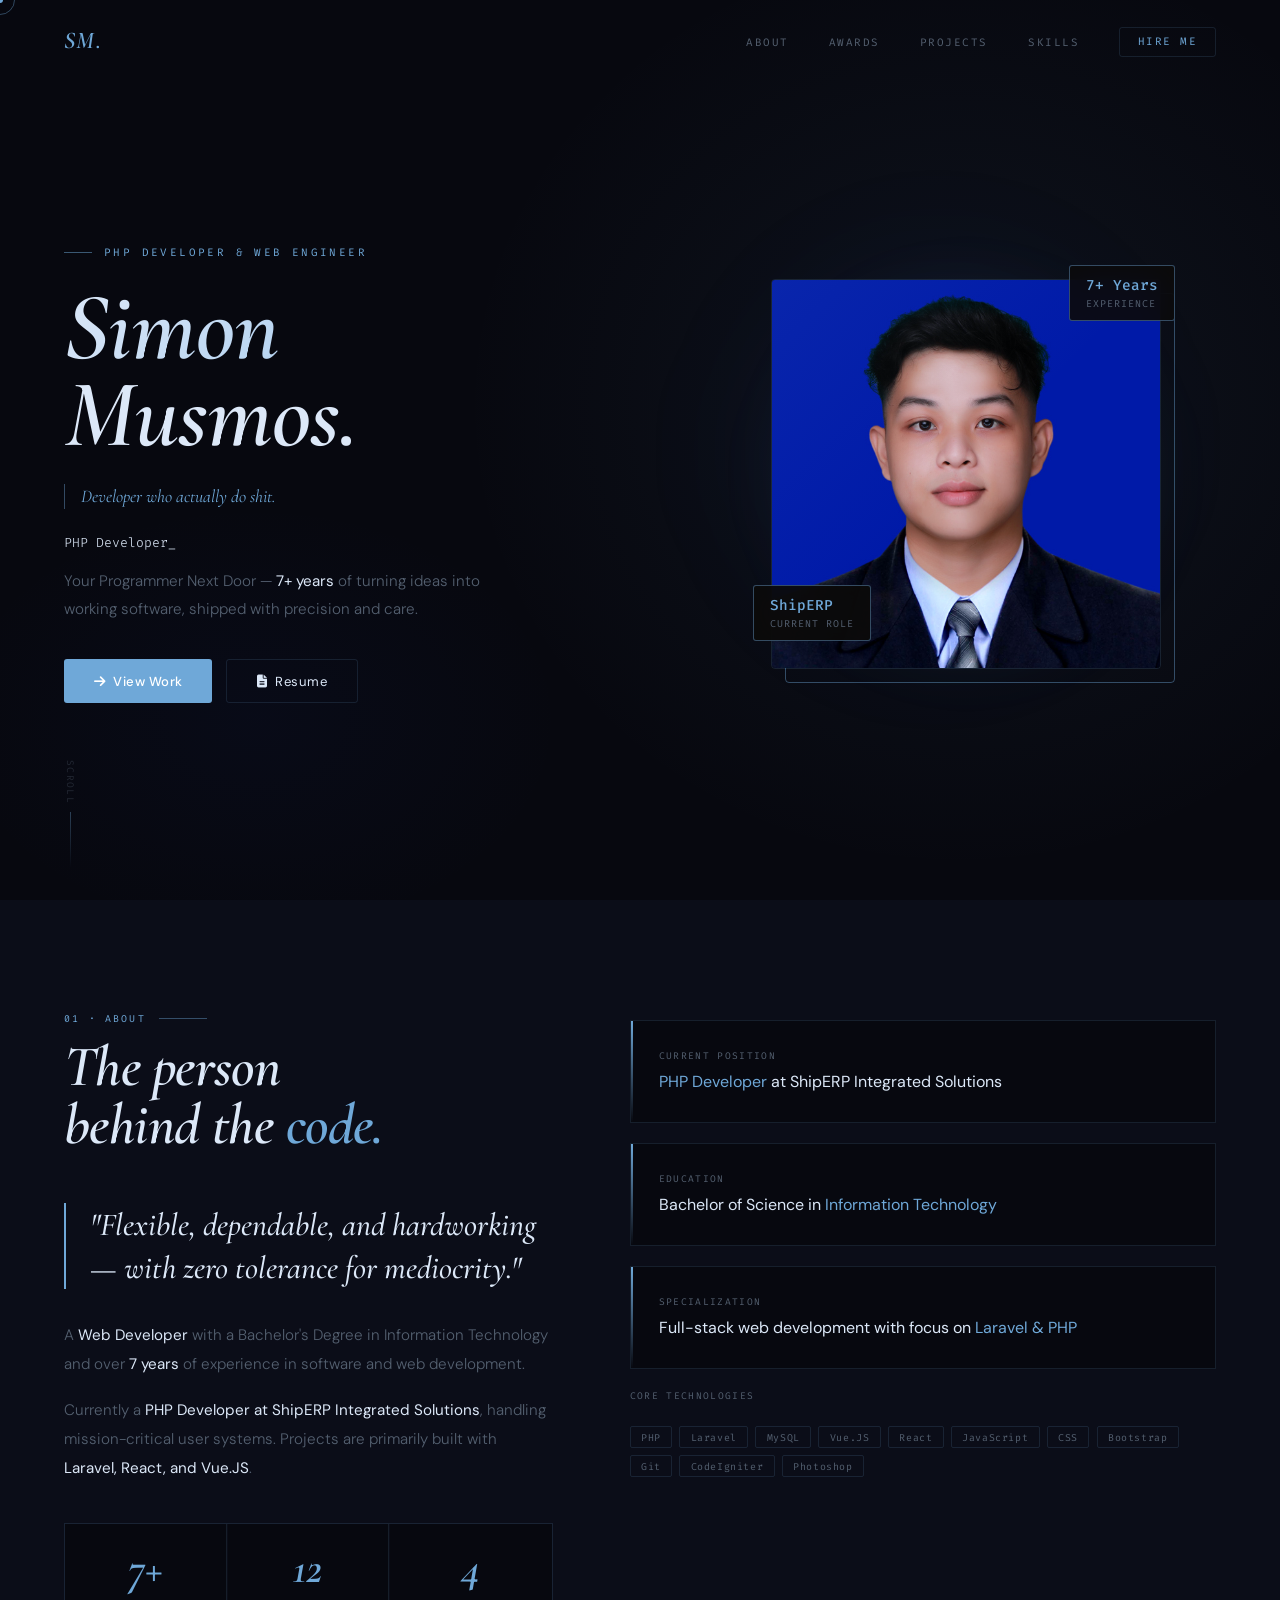
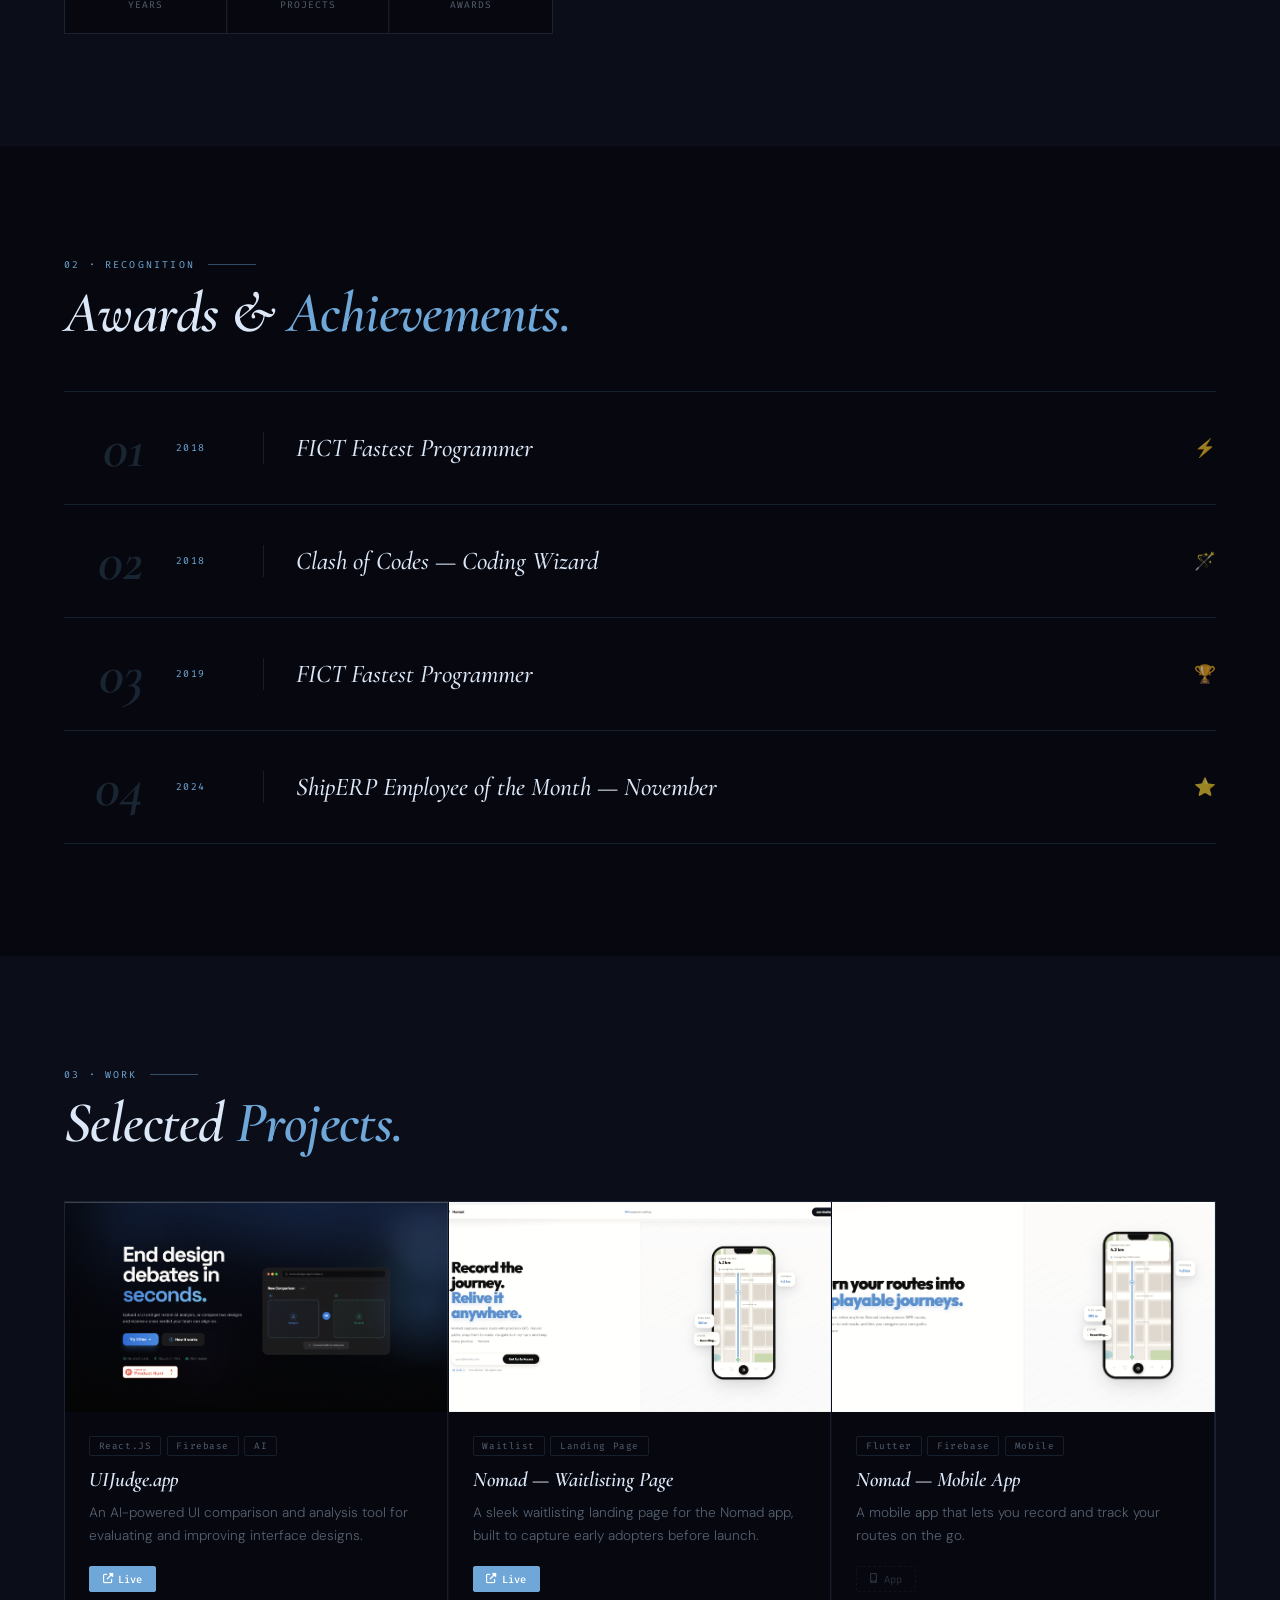
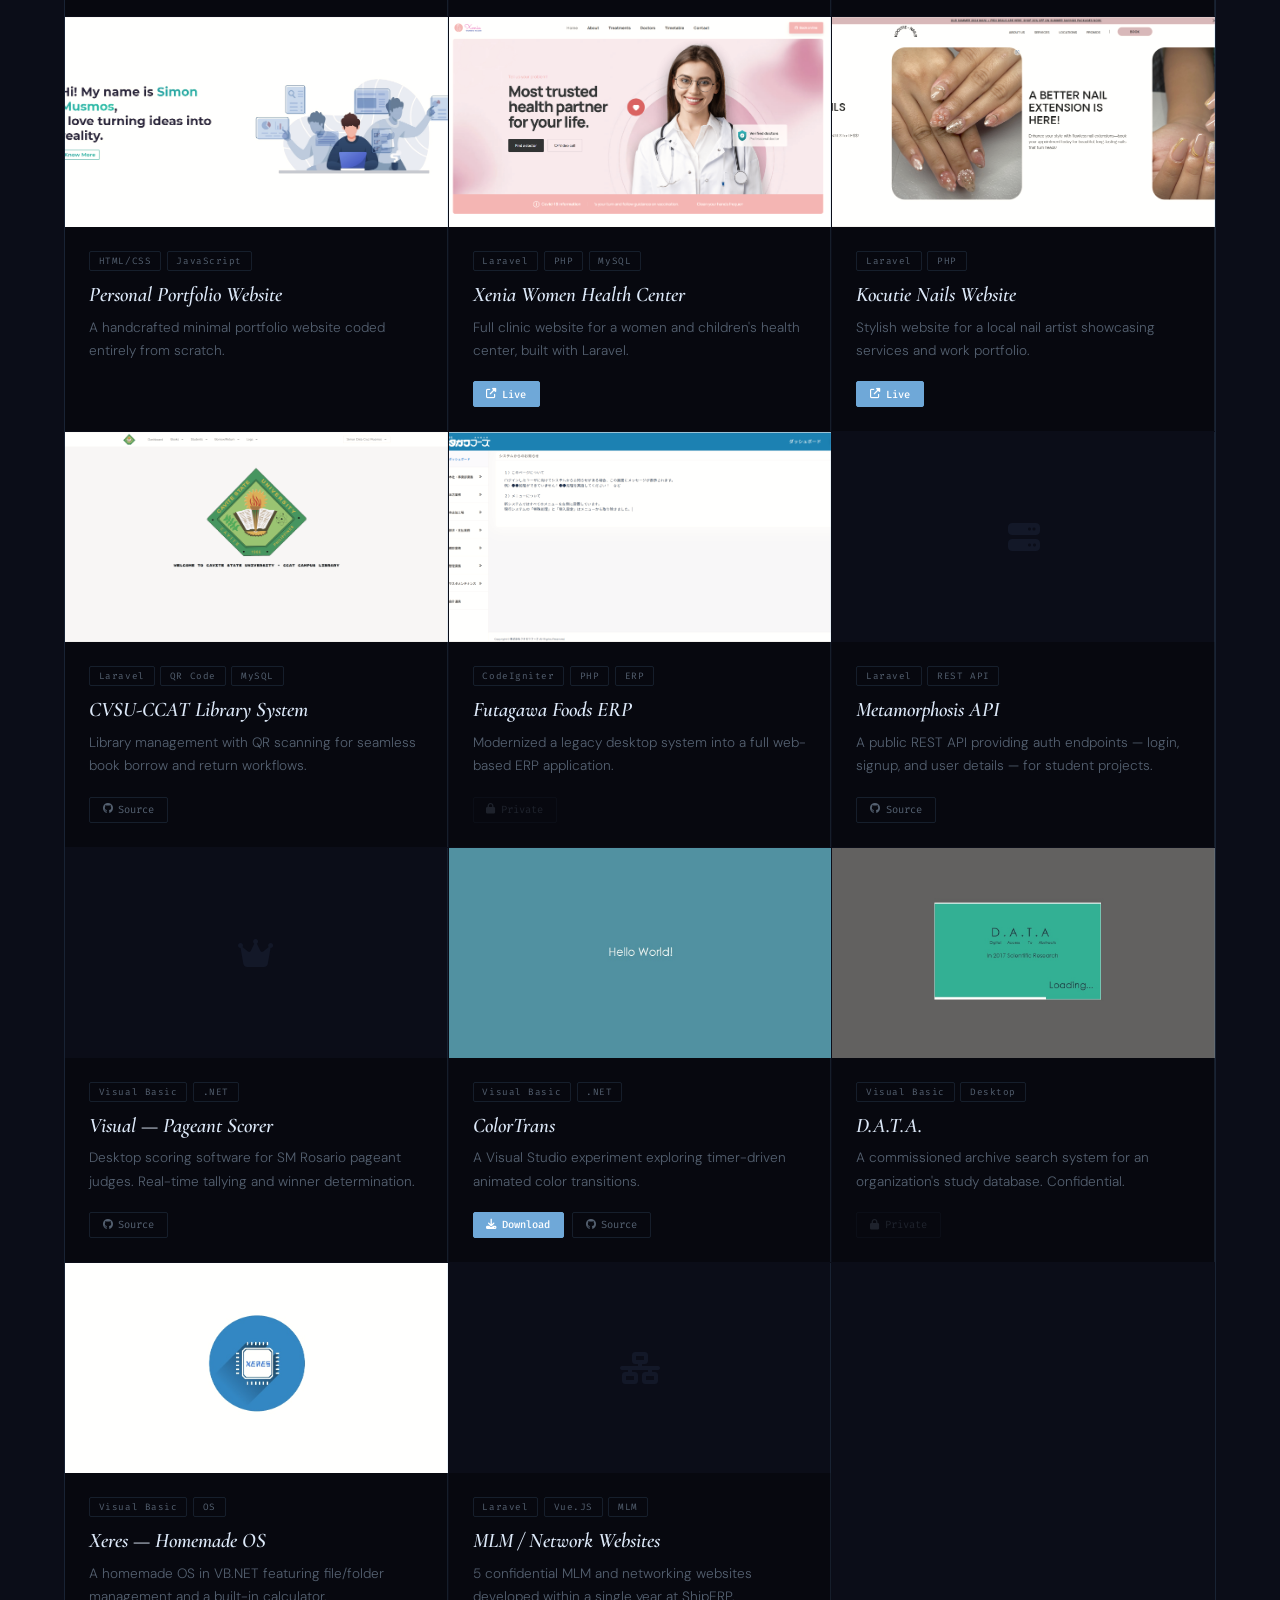
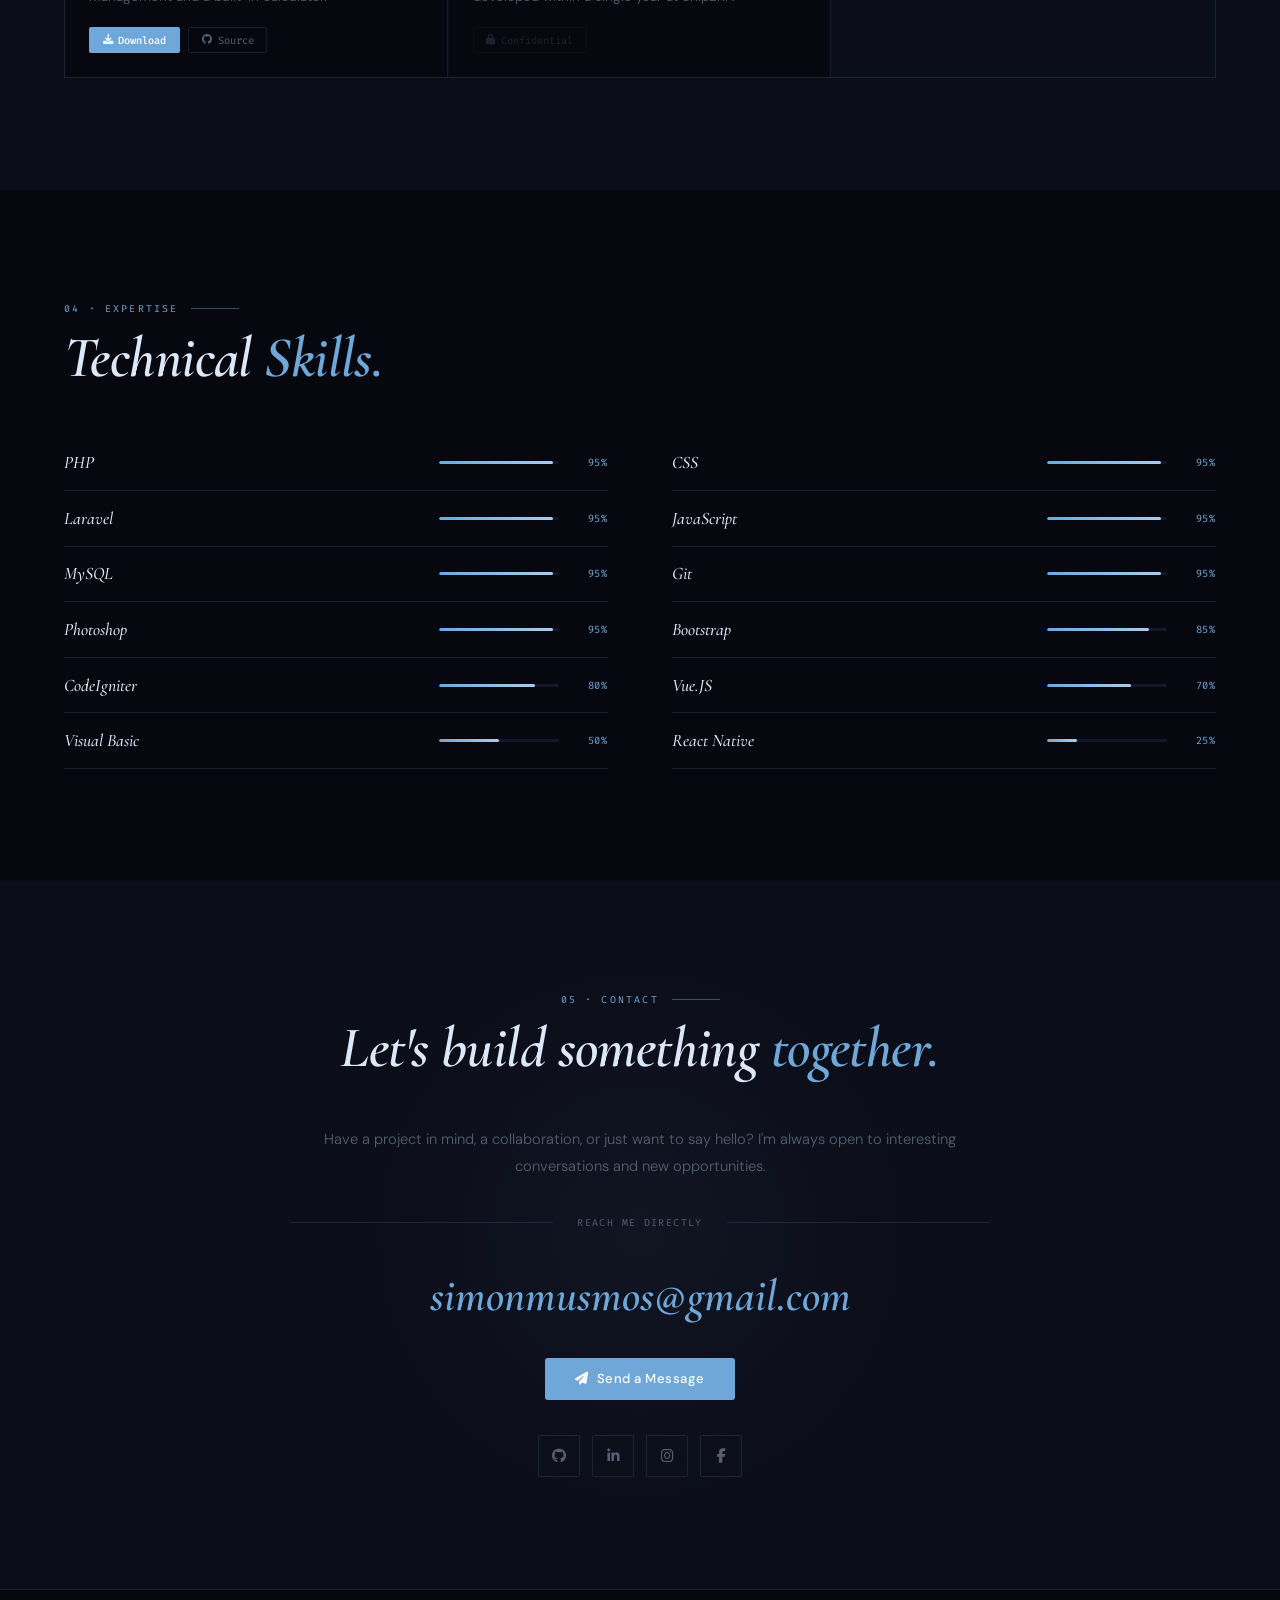
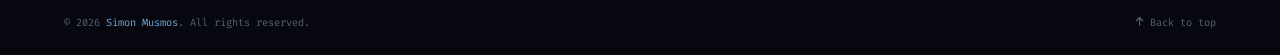
==== index_v4.html @ f3bc5027 "feat: vercel deplyoment" ====
<!DOCTYPE html>
<html lang="en">
<head>
  <meta charset="UTF-8">
  <meta name="viewport" content="width=device-width, initial-scale=1.0">
  <title>Simon Musmos</title>
  <link rel="icon" href="img/favicon.ico">
  <link rel="preconnect" href="https://fonts.googleapis.com">
  <link href="https://fonts.googleapis.com/css2?family=Cormorant+Garamond:ital,wght@0,400;0,500;0,600;1,400;1,600;1,700&family=DM+Sans:opsz,wght@9..40,300;9..40,400;9..40,500&family=Fira+Code:wght@400;500&display=swap" rel="stylesheet">
  <link rel="stylesheet" href="https://cdnjs.cloudflare.com/ajax/libs/font-awesome/6.4.0/css/all.min.css">

  <style>
    /* ─────────────────────────────────
       TOKENS
    ───────────────────────────────── */
    :root {
      --bg:     #07080f;
      --bg2:    #0b0d18;
      --bg3:    #10121f;
      --gold:   #6fa8d8;
      --gold2:  #a8ccee;
      --cream:  #dce8f8;
      --muted:  #546070;
      --subtle: #131828;
      --bdr:    rgba(111,168,216,.14);
      --bdr-h:  rgba(111,168,216,.42);
      --glow:   rgba(111,168,216,.06);
      --fd: 'Cormorant Garamond', serif;
      --fb: 'DM Sans', sans-serif;
      --fm: 'Fira Code', monospace;
    }

    *, *::before, *::after { margin:0; padding:0; box-sizing:border-box; }
    html { scroll-behavior:smooth; font-size:16px; }
    body {
      background: var(--bg);
      color: var(--cream);
      font-family: var(--fb);
      overflow-x: hidden;
      cursor: none;
      -webkit-font-smoothing: antialiased;
    }

    /* ─────────────────────────────────
       GLOBAL POLISH
    ───────────────────────────────── */
    ::selection { background:rgba(111,168,216,.22); color:var(--cream); }
    ::-webkit-scrollbar { width:3px; }
    ::-webkit-scrollbar-track { background:var(--bg); }
    ::-webkit-scrollbar-thumb { background:var(--bdr-h); border-radius:2px; }
    ::-webkit-scrollbar-thumb:hover { background:var(--gold); }

    /* Scroll progress bar */
    #progress {
      position:fixed; top:0; left:0; z-index:9999;
      height:2px; width:0%;
      background:linear-gradient(90deg, var(--gold), var(--gold2));
      transition:width .08s linear;
      pointer-events:none;
    }

    /* ─────────────────────────────────
       CURSOR
    ───────────────────────────────── */
    #c-dot {
      position:fixed; z-index:9999; pointer-events:none;
      width:6px; height:6px; border-radius:50%;
      background:var(--gold);
      transform:translate(-50%,-50%);
      transition:width .2s,height .2s,opacity .2s;
    }
    #c-ring {
      position:fixed; z-index:9998; pointer-events:none;
      width:30px; height:30px; border-radius:50%;
      border:1px solid rgba(111,168,216,.4);
      transform:translate(-50%,-50%);
      transition:width .35s,height .35s,border-color .35s;
    }
    body.hov #c-dot  { width:10px; height:10px; opacity:.5; }
    body.hov #c-ring { width:46px; height:46px; border-color:var(--gold); }

    /* ─────────────────────────────────
       NAVIGATION
    ───────────────────────────────── */
    nav {
      position:fixed; top:0; left:0; right:0; z-index:800;
      padding:1.6rem 5vw;
      display:flex; align-items:center; justify-content:space-between;
      transition:all .4s;
    }
    nav.stuck {
      background:rgba(7,8,15,.92);
      backdrop-filter:blur(24px);
      border-bottom:1px solid var(--bdr);
      padding:1rem 5vw;
    }
    .n-logo {
      font-family:var(--fd); font-size:1.5rem; font-weight:600;
      color:var(--gold); text-decoration:none; letter-spacing:.06em;
      font-style:italic;
    }
    .n-links { display:flex; gap:2.5rem; list-style:none; align-items:center; }
    .n-links a {
      font-family:var(--fm); font-size:.68rem; color:var(--muted);
      text-decoration:none; letter-spacing:.14em; text-transform:uppercase;
      transition:color .3s;
    }
    .n-links a:hover,
    .n-links a.active { color:var(--cream); }
    .n-links a.active::after { width:100%; }
    .n-hire {
      border:1px solid var(--bdr) !important;
      color:var(--gold) !important;
      padding:.4rem 1.1rem; border-radius:3px;
      transition:all .3s !important;
    }
    .n-hire:hover { background:var(--glow) !important; border-color:var(--gold) !important; }

    .n-hbg {
      display:none; flex-direction:column; gap:4px;
      background:none; border:none; cursor:pointer;
    }
    .n-hbg span { display:block; width:20px; height:1px; background:var(--gold); transition:all .3s; }
    .n-hbg.open span:nth-child(1){ transform:translateY(5px) rotate(45deg); }
    .n-hbg.open span:nth-child(2){ opacity:0; }
    .n-hbg.open span:nth-child(3){ transform:translateY(-5px) rotate(-45deg); }

    .m-nav {
      display:none; position:fixed; inset:0; z-index:790;
      background:rgba(7,8,15,.98); backdrop-filter:blur(20px);
      flex-direction:column; align-items:center; justify-content:center; gap:2.5rem;
    }
    .m-nav.open { display:flex; }
    .m-nav a {
      font-family:var(--fd); font-size:2.8rem; font-weight:600;
      font-style:italic; color:var(--cream); text-decoration:none;
      letter-spacing:.02em; transition:color .3s;
    }
    .m-nav a:hover { color:var(--gold); }

    /* ─────────────────────────────────
       HERO
    ───────────────────────────────── */
    #hero {
      min-height:100vh; display:flex; align-items:center;
      padding:8rem 5vw 5rem;
      position:relative; overflow:hidden;
    }

    /* Atmospheric depth layers */
    #hero::before {
      content:''; position:absolute; inset:0;
      background:
        radial-gradient(ellipse 60% 80% at 75% 45%, rgba(111,168,216,.07) 0%, transparent 65%),
        radial-gradient(ellipse 40% 40% at 20% 80%, rgba(30,60,180,.05) 0%, transparent 60%);
      pointer-events:none;
    }
    /* Subtle animated orb behind image */
    .hero-orb {
      position:absolute; z-index:0; pointer-events:none;
      right:8vw; top:50%; transform:translateY(-50%);
      width:min(480px,45vw); height:min(480px,45vw);
      border-radius:50%;
      background:radial-gradient(circle, rgba(111,168,216,.09) 0%, rgba(30,60,200,.05) 40%, transparent 70%);
      filter:blur(50px);
      animation:orb-breathe 7s ease-in-out infinite;
    }
    @keyframes orb-breathe {
      0%,100%{ transform:translateY(-50%) scale(1); opacity:.7; }
      50%{ transform:translateY(-50%) scale(1.12); opacity:1; }
    }

    .hero-grid {
      width:100%; max-width:1300px; margin:0 auto;
      display:grid; grid-template-columns:1fr .85fr;
      align-items:center; gap:5vw;
    }

    /* Left */
    .h-left {}
    .h-label {
      font-family:var(--fm); font-size:.68rem; color:var(--gold);
      letter-spacing:.22em; text-transform:uppercase;
      display:flex; align-items:center; gap:.75rem;
      margin-bottom:1.6rem;
      opacity:0; transform:translateY(8px);
      transition:all .55s ease .1s;
    }
    .h-label.on { opacity:1; transform:translateY(0); }
    .h-label::before { content:''; width:28px; height:1px; background:var(--gold); opacity:.5; }

    .h-name {
      font-family:var(--fd);
      font-size:clamp(4.5rem,7.5vw,9rem);
      font-weight:600; font-style:italic;
      line-height:.9; letter-spacing:-.01em;
      color:var(--cream);
      margin-bottom:1.6rem;
      opacity:0; transform:translateY(20px);
      transition:all .9s cubic-bezier(.16,1,.3,1) .22s;
    }
    .h-name.on { opacity:1; transform:translateY(0); }
    .h-name span {
      display:block;
      background:linear-gradient(135deg, var(--cream) 0%, var(--gold2) 60%, var(--gold) 100%);
      -webkit-background-clip:text; -webkit-text-fill-color:transparent;
    }

    .h-tagline {
      font-family:var(--fd); font-size:clamp(1rem,1.4vw,1.3rem);
      font-style:italic; color:var(--gold);
      margin-bottom:1.4rem;
      padding-left:1rem;
      border-left:1px solid var(--bdr-h);
      opacity:0; transform:translateY(10px);
      transition:all .6s ease .45s;
      line-height:1.4;
    }
    .h-tagline.on { opacity:1; transform:translateY(0); }

    .h-sub {
      font-size:.95rem; color:var(--muted); line-height:1.85;
      font-weight:300; max-width:440px;
      margin-bottom:2.2rem;
      opacity:0; transform:translateY(10px);
      transition:all .6s ease .6s;
    }
    .h-sub.on { opacity:1; transform:translateY(0); }
    .h-sub strong { color:var(--cream); font-weight:400; }

    .h-tw { font-family:var(--fm); font-size:.82rem; color:var(--cream); margin-bottom:.75rem; }
    #tw::after { content:'_'; animation:blink .8s step-end infinite; }
    @keyframes blink { 50%{ opacity:0; } }

    .h-actions {
      display:flex; gap:.85rem; flex-wrap:wrap;
      opacity:0; transform:translateY(8px);
      transition:all .55s ease .78s;
    }
    .h-actions.on { opacity:1; transform:translateY(0); }

    .btn-gold {
      display:inline-flex; align-items:center; gap:.5rem;
      background:var(--gold); color:#fff;
      font-family:var(--fb); font-weight:500; font-size:.82rem;
      padding:.8rem 1.85rem; border-radius:3px; text-decoration:none;
      letter-spacing:.04em; border:none; cursor:pointer;
      transition:all .3s;
    }
    .btn-gold:hover { background:var(--gold2); color:var(--bg); transform:translateY(-2px); box-shadow:0 10px 35px rgba(111,168,216,.3); }

    .btn-outline {
      display:inline-flex; align-items:center; gap:.5rem;
      background:transparent; color:var(--cream);
      font-family:var(--fb); font-weight:400; font-size:.82rem;
      padding:.8rem 1.85rem; border-radius:3px; text-decoration:none;
      letter-spacing:.04em; border:1px solid var(--bdr); cursor:pointer;
      transition:all .3s;
    }
    .btn-outline:hover { border-color:var(--gold); color:var(--gold); transform:translateY(-2px); }

    /* Right — elegant image frame */
    .h-right {
      position:relative; display:flex;
      justify-content:center; align-items:center;
      opacity:0; transform:translateX(24px);
      transition:all 1s cubic-bezier(.16,1,.3,1) .4s;
    }
    .h-right.on { opacity:1; transform:translateX(0); }

    .img-stage {
      position:relative; width:min(390px,90%);
    }

    /* Offset border (art frame effect) */
    .img-stage::before {
      content:''; position:absolute;
      top:14px; left:14px; right:-14px; bottom:-14px;
      border:1px solid var(--bdr-h);
      border-radius:4px; pointer-events:none; z-index:0;
      transition:all .5s cubic-bezier(.16,1,.3,1);
    }
    .img-stage:hover::before { top:8px; left:8px; right:-8px; bottom:-8px; }

    /* Blue glow behind the image */
    .img-glow {
      position:absolute; inset:-20px; z-index:0; border-radius:8px;
      background:radial-gradient(ellipse at center, rgba(111,168,216,.18) 0%, transparent 70%);
      filter:blur(28px);
      animation:img-glow-pulse 4s ease-in-out infinite;
    }
    @keyframes img-glow-pulse {
      0%,100%{ opacity:.6; transform:scale(1); }
      50%{ opacity:1; transform:scale(1.04); }
    }

    .img-inner {
      position:relative; z-index:1;
      border-radius:4px; overflow:hidden;
      border:1px solid var(--bdr);
    }
    .img-inner img {
      width:100%; display:block;
      filter:brightness(1.0) contrast(1.02);
      transition:filter .5s, transform .5s;
    }
    .img-stage:hover .img-inner img { filter:brightness(1.04) contrast(1.02); transform:scale(1.02); }

    /* Blue shimmer overlay — ties image into the palette */
    .img-inner::after {
      content:''; position:absolute; inset:0;
      background:linear-gradient(135deg, rgba(111,168,216,.08) 0%, transparent 50%);
      pointer-events:none;
    }

    /* Info chip */
    .img-chip {
      position:absolute; z-index:10;
      background:rgba(12,11,9,.9); border:1px solid var(--bdr-h);
      backdrop-filter:blur(16px); border-radius:3px;
      padding:.65rem 1rem; font-family:var(--fm);
    }
    .img-chip .ic-val { display:block; font-size:.9rem; color:var(--gold); font-weight:500; }
    .img-chip .ic-lbl { display:block; font-size:.62rem; color:var(--muted); letter-spacing:.1em; text-transform:uppercase; margin-top:.1rem; }
    .ic1 { top:-14px; right:-14px; animation:chipflt 4s ease-in-out infinite; }
    .ic2 { bottom:28px; left:-18px; animation:chipflt 5s ease-in-out infinite; animation-delay:-2s; }
    @keyframes chipflt { 0%,100%{transform:translateY(0)} 50%{transform:translateY(-6px)} }

    /* Scroll line */
    .h-scroll {
      position:absolute; bottom:2rem; left:5vw;
      display:flex; flex-direction:column; align-items:center; gap:.5rem;
      opacity:.35;
    }
    .h-scroll span { font-family:var(--fm); font-size:.6rem; color:var(--muted); letter-spacing:.14em; text-transform:uppercase; writing-mode:vertical-rl; }
    .h-scroll-line { width:1px; height:56px; background:linear-gradient(to bottom,var(--gold),transparent); animation:scrlln 2s ease-in-out infinite; }
    @keyframes scrlln { 0%,100%{transform:translateY(0) scaleY(1)} 50%{transform:translateY(6px) scaleY(.85)} }

    /* ─────────────────────────────────
       SECTION BASE
    ───────────────────────────────── */
    section { padding:7rem 5vw; }
    .wrap { max-width:1280px; margin:0 auto; }

    .s-eyebrow {
      font-family:var(--fm); font-size:.62rem; color:var(--gold);
      letter-spacing:.22em; text-transform:uppercase;
      display:flex; align-items:center; gap:.8rem; margin-bottom:.9rem;
    }
    .s-eyebrow::after { content:''; flex:1; max-width:48px; height:1px; background:var(--bdr-h); }

    .s-title {
      font-family:var(--fd);
      font-size:clamp(2.4rem,4.5vw,4.2rem);
      font-weight:600; font-style:italic;
      line-height:1; letter-spacing:-.01em;
      margin-bottom:3rem; color:var(--cream);
    }
    .s-title em { color:var(--gold); }

    .divider { width:100%; height:1px; background:var(--bdr); margin:0; }

    /* Reveal */
    .rv { opacity:0; transform:translateY(22px); transition:opacity .7s ease,transform .7s ease; }
    .rv-l { opacity:0; transform:translateX(-20px); transition:opacity .7s ease,transform .7s ease; }
    .rv-r { opacity:0; transform:translateX(20px); transition:opacity .7s ease,transform .7s ease; }
    .rv.on,.rv-l.on,.rv-r.on { opacity:1; transform:translate(0); }
    .d1{transition-delay:.08s} .d2{transition-delay:.18s} .d3{transition-delay:.28s} .d4{transition-delay:.38s}

    /* ─────────────────────────────────
       ABOUT
    ───────────────────────────────── */
    #about { background:var(--bg2); }

    .about-grid {
      display:grid; grid-template-columns:1fr 1.2fr;
      gap:6vw; align-items:start;
    }

    .about-left {}
    .about-quote {
      font-family:var(--fd); font-size:clamp(1.5rem,2.5vw,2.2rem);
      font-weight:500; font-style:italic; line-height:1.35;
      color:var(--cream); margin-bottom:2rem;
      padding-left:1.5rem; border-left:2px solid var(--gold);
    }
    .about-body p {
      font-size:.95rem; color:var(--muted); line-height:1.9;
      font-weight:300; margin-bottom:1.1rem;
    }
    .about-body strong { color:var(--cream); font-weight:400; }

    .about-stats {
      display:grid; grid-template-columns:repeat(3,1fr);
      gap:1px; margin-top:2.5rem;
      border:1px solid var(--bdr);
    }
    .astat {
      padding:1.4rem 1.2rem; text-align:center;
      border-right:1px solid var(--bdr);
      background:var(--bg);
    }
    .astat:last-child { border-right:none; }
    .astat-n {
      font-family:var(--fd); font-size:2.8rem; font-weight:600;
      font-style:italic; color:var(--gold); line-height:1;
    }
    .astat-l { font-family:var(--fm); font-size:.6rem; color:var(--muted); letter-spacing:.1em; text-transform:uppercase; margin-top:.4rem; }

    .about-right { padding-top:.5rem; }
    .about-role-card {
      border:1px solid var(--bdr); padding:1.75rem;
      margin-bottom:1.25rem; position:relative; overflow:hidden;
      transition:border-color .3s;
      background:var(--bg);
    }
    .about-role-card:hover { border-color:var(--bdr-h); }
    .about-role-card::before {
      content:''; position:absolute; top:0; left:0; bottom:0; width:2px;
      background:linear-gradient(to bottom,var(--gold),transparent);
    }
    .arc-label { font-family:var(--fm); font-size:.6rem; color:var(--muted); letter-spacing:.14em; text-transform:uppercase; margin-bottom:.5rem; }
    .arc-val { font-size:1rem; color:var(--cream); font-weight:400; line-height:1.5; }
    .arc-val em { font-style:normal; color:var(--gold); }

    .tech-chips { display:flex; flex-wrap:wrap; gap:.45rem; margin-top:1.5rem; }
    .tc {
      font-family:var(--fm); font-size:.62rem; color:var(--muted);
      border:1px solid var(--bdr); padding:.22rem .65rem; border-radius:2px;
      letter-spacing:.06em; transition:all .25s; cursor:default;
    }
    .tc:hover { border-color:var(--gold); color:var(--gold); }

    /* ─────────────────────────────────
       AWARDS
    ───────────────────────────────── */
    #awards { background:var(--bg); }

    .awards-list { display:flex; flex-direction:column; gap:0; }
    .award-row {
      display:flex; align-items:center; gap:2rem;
      padding:1.75rem 0;
      border-bottom:1px solid var(--bdr);
      transition:background .3s;
      position:relative;
    }
    .award-row:first-child { border-top:1px solid var(--bdr); }
    .award-row::after {
      content:''; position:absolute; left:0; right:0; top:0; bottom:0;
      background:linear-gradient(90deg, rgba(111,168,216,.06) 0%, transparent 60%);
      opacity:0; transition:opacity .35s; pointer-events:none;
    }
    .award-row:hover::after { opacity:1; }
    /* Left accent bar on hover */
    .award-row::before {
      content:''; position:absolute; left:0; top:0; bottom:0;
      width:2px; background:linear-gradient(to bottom,var(--gold),transparent);
      opacity:0; transition:opacity .35s; z-index:1;
    }
    .award-row:hover::before { opacity:1; }
    .award-row:hover .aw-title { color:var(--gold2); transition:color .3s; }
    .award-row:hover .aw-yr { color:var(--gold2); transition:color .3s; }

    .aw-num {
      font-family:var(--fd); font-size:3.5rem; font-weight:600;
      font-style:italic; color:var(--gold); opacity:.18;
      flex-shrink:0; width:80px; line-height:1; text-align:right;
    }
    .aw-yr {
      font-family:var(--fm); font-size:.62rem; color:var(--gold);
      letter-spacing:.14em; flex-shrink:0; width:55px;
    }
    .aw-line { width:1px; height:32px; background:var(--bdr); flex-shrink:0; }
    .aw-title {
      font-family:var(--fd); font-size:clamp(1.1rem,2vw,1.6rem);
      font-weight:500; font-style:italic; color:var(--cream); flex:1;
    }
    .aw-ico { font-size:1.1rem; flex-shrink:0; opacity:.6; }

    /* ─────────────────────────────────
       PROJECTS
    ───────────────────────────────── */
    #projects { background:var(--bg2); }

    .proj-grid {
      display:grid;
      grid-template-columns:repeat(auto-fill,minmax(340px,1fr));
      gap:1px;
      border:1px solid var(--bdr);
      margin-top:0;
    }

    .pcard {
      background:var(--bg);
      padding:0;
      position:relative; overflow:hidden;
      transition:background .3s;
      display:flex; flex-direction:column;
    }
    .pcard:hover { background:var(--bg3); }
    .pcard::after {
      content:''; position:absolute; top:0; right:0; bottom:0;
      width:1px; background:var(--bdr); pointer-events:none;
    }

    .pcard-img-wrap { overflow:hidden; position:relative; flex-shrink:0; }
    .pcard-img { width:100%; height:210px; object-fit:cover; display:block; filter:grayscale(20%) sepia(5%); transition:all .5s; }
    .pcard:hover .pcard-img { filter:grayscale(0%) sepia(0%); transform:scale(1.04); }

    /* Top accent line on hover */
    .pcard::before {
      content:''; position:absolute; top:0; left:0; right:0;
      height:2px; z-index:2;
      background:linear-gradient(90deg, var(--gold), var(--gold2), transparent);
      opacity:0; transition:opacity .35s;
    }
    .pcard:hover::before { opacity:1; }
    .pcard-no-img {
      height:210px; display:flex; align-items:center; justify-content:center;
      background:var(--bg2);
    }
    .pcard-no-img i { font-size:2rem; color:var(--subtle); }

    .pcard-body { padding:1.5rem; flex:1; display:flex; flex-direction:column; }
    .pcard-num {
      font-family:var(--fm); font-size:.6rem; color:var(--gold);
      letter-spacing:.14em; margin-bottom:.6rem;
    }
    .pcard-tags { display:flex; gap:.35rem; flex-wrap:wrap; margin-bottom:.75rem; }
    .ptag { font-family:var(--fm); font-size:.58rem; color:var(--muted); border:1px solid var(--bdr); padding:.18rem .55rem; border-radius:2px; letter-spacing:.06em; }
    .pcard-title { font-family:var(--fd); font-size:1.3rem; font-weight:600; font-style:italic; margin-bottom:.5rem; line-height:1.2; }
    .pcard-desc { font-size:.85rem; color:var(--muted); line-height:1.7; flex:1; margin-bottom:1.2rem; font-weight:300; }

    .pcard-links { display:flex; gap:.5rem; flex-wrap:wrap; }
    .pl {
      display:inline-flex; align-items:center; gap:.35rem;
      font-family:var(--fm); font-size:.65rem; color:var(--muted);
      text-decoration:none; border:1px solid var(--bdr);
      padding:.35rem .8rem; border-radius:2px; transition:all .25s;
    }
    .pl:hover { border-color:var(--gold); color:var(--gold); }
    .pl.prim { background:var(--gold); color:#fff; border-color:var(--gold); font-weight:500; }
    .pl.prim:hover { background:var(--gold2); border-color:var(--gold2); color:var(--bg); }
    .pl.dim { opacity:.3; pointer-events:none; }
    .pl.pl-disabled {
      opacity:.45; cursor:not-allowed; position:relative;
      border-style:dashed; z-index:10;
    }
    .pl.pl-disabled::after {
      content:attr(data-tooltip);
      position:absolute; bottom:calc(100% + 6px); left:50%; transform:translateX(-50%);
      background:var(--bg3); color:var(--cream); border:1px solid var(--bdr-h);
      font-size:.6rem; white-space:nowrap; padding:.3rem .65rem; border-radius:2px;
      opacity:0; pointer-events:none; transition:opacity .2s; z-index:100;
    }
    .pl.pl-disabled:hover { border-color:var(--gold); color:var(--gold); opacity:.7; }
    .pl.pl-disabled:hover::after { opacity:1; }

    /* ─────────────────────────────────
       SKILLS
    ───────────────────────────────── */
    #skills { background:var(--bg); }

    .skills-wrap {
      display:grid; grid-template-columns:1fr 1fr;
      gap:0 5vw;
    }
    .skill-row {
      display:flex; align-items:center;
      padding:1.05rem 0; border-bottom:1px solid var(--bdr);
      gap:1.2rem; position:relative;
    }
    .sk-name { font-family:var(--fd); font-size:1.1rem; font-weight:500; font-style:italic; flex:1; color:var(--cream); }
    .sk-pct { font-family:var(--fm); font-size:.65rem; color:var(--gold); letter-spacing:.08em; flex-shrink:0; width:30px; text-align:right; }
    .sk-bar-wrap { flex-shrink:0; width:120px; height:3px; background:var(--subtle); border-radius:2px; overflow:hidden; }
    .sk-bar { height:100%; background:linear-gradient(90deg,var(--gold),var(--gold2)); border-radius:2px; width:0; transition:width 1.2s cubic-bezier(.22,1,.36,1); }

    /* ─────────────────────────────────
       CONTACT
    ───────────────────────────────── */
    #contact { background:var(--bg2); text-align:center; position:relative; overflow:hidden; }
    #contact::before {
      content:''; position:absolute; top:50%; left:50%; transform:translate(-50%,-50%);
      width:600px; height:600px;
      background:radial-gradient(circle,rgba(111,168,216,.055) 0%,transparent 70%);
      pointer-events:none;
    }
    .contact-wrap { position:relative; z-index:1; max-width:700px; margin:0 auto; }
    .contact-divider { display:flex; align-items:center; gap:1.5rem; margin-bottom:2.5rem; }
    .contact-divider::before,.contact-divider::after { content:''; flex:1; height:1px; background:var(--bdr); }
    .contact-divider span { font-family:var(--fm); font-size:.62rem; color:var(--muted); letter-spacing:.14em; text-transform:uppercase; white-space:nowrap; }
    .contact-big {
      font-family:var(--fd); font-size:clamp(1.2rem,3.5vw,2.8rem);
      font-weight:600; font-style:italic;
      color:var(--gold); text-decoration:none;
      display:block; margin-bottom:2.2rem;
      transition:color .3s;
    }
    .contact-big:hover { color:var(--gold2); }
    .contact-p { font-size:.92rem; color:var(--muted); line-height:1.85; font-weight:300; margin-bottom:2.2rem; }

    .socials { display:flex; justify-content:center; gap:.75rem; margin-top:2.2rem; }
    .soc {
      width:42px; height:42px; border-radius:2px;
      border:1px solid var(--bdr); background:transparent;
      display:flex; align-items:center; justify-content:center;
      color:var(--muted); text-decoration:none; font-size:.9rem;
      transition:all .3s;
    }
    .soc:hover { border-color:var(--gold); color:var(--gold); transform:translateY(-2px); }

    /* ─────────────────────────────────
       FOOTER
    ───────────────────────────────── */
    footer {
      background:var(--bg); border-top:1px solid var(--bdr);
      padding:1.6rem 5vw;
      display:flex; align-items:center; justify-content:space-between;
      flex-wrap:wrap; gap:.75rem;
    }
    footer p { font-family:var(--fm); font-size:.65rem; color:var(--muted); }
    footer a { color:var(--gold); text-decoration:none; }
    .bk {
      font-family:var(--fm); font-size:.65rem; color:var(--muted);
      text-decoration:none; display:flex; align-items:center; gap:.4rem; transition:color .3s;
    }
    .bk:hover { color:var(--gold); }

    /* ─────────────────────────────────
       RESPONSIVE
    ───────────────────────────────── */
    @media(max-width:960px){
      .about-grid { grid-template-columns:1fr; gap:3rem; }
      .hero-grid { grid-template-columns:1fr; }
      .h-right { order:-1; }
      .img-stage { width:min(300px,70%); margin:0 auto; }
      .ic1,.ic2 { display:none; }
    }
    @media(max-width:768px){
      section { padding:5rem 5vw; }
      nav { padding:1rem 5vw; }
      nav.stuck { padding:.75rem 5vw; }
      .n-links { display:none; }
      .n-hbg { display:flex; }
      .proj-grid { grid-template-columns:1fr; border:none; gap:1px; }
      .pcard::after { display:none; }
      .pcard { border:1px solid var(--bdr); }
      .skills-wrap { grid-template-columns:1fr; }
      .aw-num { display:none; }
      footer { flex-direction:column; text-align:center; }
    }
  </style>
</head>
<body>

<div id="progress"></div>
<div id="c-dot"></div>
<div id="c-ring"></div>

<!-- NAV -->
<nav id="nav">
  <a href="#" class="n-logo">SM.</a>
  <ul class="n-links">
    <li><a href="#about">About</a></li>
    <li><a href="#awards">Awards</a></li>
    <li><a href="#projects">Projects</a></li>
    <li><a href="#skills">Skills</a></li>
    <li><a href="#contact" class="n-hire">Hire Me</a></li>
  </ul>
  <button class="n-hbg" id="hbg"><span></span><span></span><span></span></button>
</nav>

<div class="m-nav" id="mnav">
  <a href="#about"    class="ml">About</a>
  <a href="#awards"   class="ml">Awards</a>
  <a href="#projects" class="ml">Projects</a>
  <a href="#skills"   class="ml">Skills</a>
  <a href="#contact"  class="ml">Contact</a>
</div>

<!-- ── HERO ── -->
<section id="hero">
  <div class="hero-orb"></div>
  <div class="hero-grid">

    <!-- Left -->
    <div class="h-left">
      <div class="h-label" id="hl">PHP Developer &amp; Web Engineer</div>

      <h1 class="h-name" id="hn">
        <span>Simon</span>
        Musmos.
      </h1>

      <p class="h-tagline" id="htag">Developer who actually do shit.</p>

      <div class="h-sub" id="hsub">
        <div class="h-tw"><span id="tw"></span></div>
        Your Programmer Next Door — <strong>7+ years</strong> of turning ideas into working software, shipped with precision and care.
      </div>

      <div class="h-actions" id="hact">
        <a href="#projects" class="btn-gold"><i class="fas fa-arrow-right"></i> View Work</a>
        <a href="resume/Simon Musmos - Resume.pdf" target="_blank" class="btn-outline"><i class="fas fa-file-alt"></i> Resume</a>
      </div>
    </div>

    <!-- Right -->
    <div class="h-right" id="hr">
      <div class="img-stage">
        <div class="img-glow"></div>
        <div class="img-inner">
          <img src="img/profile1.jpg" alt="Simon Musmos">
        </div>
        <!-- Floating info chips -->
        <div class="img-chip ic1">
          <span class="ic-val">7+ Years</span>
          <span class="ic-lbl">Experience</span>
        </div>
        <div class="img-chip ic2">
          <span class="ic-val">ShipERP</span>
          <span class="ic-lbl">Current Role</span>
        </div>
      </div>
    </div>

  </div>
  <div class="h-scroll">
    <span>Scroll</span>
    <div class="h-scroll-line"></div>
  </div>
</section>

<!-- ── ABOUT ── -->
<section id="about">
  <div class="wrap">
    <div class="about-grid">

      <div class="about-left">
        <div class="s-eyebrow rv">01 · About</div>
        <h2 class="s-title rv">The person<br>behind the <em>code.</em></h2>

        <blockquote class="about-quote rv">
          "Flexible, dependable, and hardworking — with zero tolerance for mediocrity."
        </blockquote>

        <div class="about-body">
          <p class="rv d1">A <strong>Web Developer</strong> with a Bachelor's Degree in Information Technology and over <strong>7 years</strong> of experience in software and web development.</p>
          <p class="rv d2">Currently a <strong>PHP Developer at ShipERP Integrated Solutions</strong>, handling mission-critical user systems. Projects are primarily built with <strong>Laravel, React, and Vue.JS</strong>.</p>
        </div>

        <div class="about-stats rv d3">
          <div class="astat">
            <div class="astat-n">7+</div>
            <div class="astat-l">Years</div>
          </div>
          <div class="astat">
            <div class="astat-n">12</div>
            <div class="astat-l">Projects</div>
          </div>
          <div class="astat">
            <div class="astat-n">4</div>
            <div class="astat-l">Awards</div>
          </div>
        </div>
      </div>

      <div class="about-right">
        <div class="about-role-card rv">
          <div class="arc-label">Current position</div>
          <div class="arc-val"><em>PHP Developer</em> at ShipERP Integrated Solutions</div>
        </div>
        <div class="about-role-card rv d1">
          <div class="arc-label">Education</div>
          <div class="arc-val">Bachelor of Science in <em>Information Technology</em></div>
        </div>
        <div class="about-role-card rv d2">
          <div class="arc-label">Specialization</div>
          <div class="arc-val">Full-stack web development with focus on <em>Laravel &amp; PHP</em></div>
        </div>
        <div class="rv d3">
          <div class="arc-label" style="margin-bottom:.75rem">Core technologies</div>
          <div class="tech-chips">
            <span class="tc">PHP</span><span class="tc">Laravel</span><span class="tc">MySQL</span>
            <span class="tc">Vue.JS</span><span class="tc">React</span><span class="tc">JavaScript</span>
            <span class="tc">CSS</span><span class="tc">Bootstrap</span><span class="tc">Git</span>
            <span class="tc">CodeIgniter</span><span class="tc">Photoshop</span>
          </div>
        </div>
      </div>

    </div>
  </div>
</section>

<!-- ── AWARDS ── -->
<section id="awards">
  <div class="wrap">
    <div class="s-eyebrow rv">02 · Recognition</div>
    <h2 class="s-title rv">Awards &amp; <em>Achievements.</em></h2>
    <div class="awards-list">
      <div class="award-row rv">
        <div class="aw-num">01</div>
        <div class="aw-yr">2018</div>
        <div class="aw-line"></div>
        <div class="aw-title">FICT Fastest Programmer</div>
        <div class="aw-ico">⚡</div>
      </div>
      <div class="award-row rv d1">
        <div class="aw-num">02</div>
        <div class="aw-yr">2018</div>
        <div class="aw-line"></div>
        <div class="aw-title">Clash of Codes — Coding Wizard</div>
        <div class="aw-ico">🪄</div>
      </div>
      <div class="award-row rv d2">
        <div class="aw-num">03</div>
        <div class="aw-yr">2019</div>
        <div class="aw-line"></div>
        <div class="aw-title">FICT Fastest Programmer</div>
        <div class="aw-ico">🏆</div>
      </div>
      <div class="award-row rv d3">
        <div class="aw-num">04</div>
        <div class="aw-yr">2024</div>
        <div class="aw-line"></div>
        <div class="aw-title">ShipERP Employee of the Month — November</div>
        <div class="aw-ico">⭐</div>
      </div>
    </div>
  </div>
</section>

<!-- ── PROJECTS ── -->
<section id="projects">
  <div class="wrap">
    <div class="s-eyebrow rv">03 · Work</div>
    <h2 class="s-title rv">Selected <em>Projects.</em></h2>
    <div class="proj-grid">

      <div class="pcard rv">
        <div class="pcard-img-wrap"><img src="img/uijudge.png" alt="UIJudge.app" class="pcard-img"></div>
        <div class="pcard-body">
          <div class="pcard-tags"><span class="ptag">React.JS</span><span class="ptag">Firebase</span><span class="ptag">AI</span></div>
          <div class="pcard-title">UIJudge.app</div>
          <p class="pcard-desc">An AI-powered UI comparison and analysis tool for evaluating and improving interface designs.</p>
          <div class="pcard-links">
            <a href="https://uijudge.app" target="_blank" class="pl prim"><i class="fas fa-external-link-alt"></i> Live</a>
          </div>
        </div>
      </div>

      <div class="pcard rv d1">
        <div class="pcard-img-wrap"><img src="img/nomad_waitlisting.png" alt="Nomad" class="pcard-img"></div>
        <div class="pcard-body">
          <div class="pcard-tags"><span class="ptag">Waitlist</span><span class="ptag">Landing Page</span></div>
          <div class="pcard-title">Nomad — Waitlisting Page</div>
          <p class="pcard-desc">A sleek waitlisting landing page for the Nomad app, built to capture early adopters before launch.</p>
          <div class="pcard-links">
            <a href="https://nomad.simonmusmos.com" target="_blank" class="pl prim"><i class="fas fa-external-link-alt"></i> Live</a>
          </div>
        </div>
      </div>

      <div class="pcard rv d2">
        <div class="pcard-img-wrap"><img src="img/nomad.png" alt="Nomad App" class="pcard-img"></div>
        <div class="pcard-body">
          <div class="pcard-tags"><span class="ptag">Flutter</span><span class="ptag">Firebase</span><span class="ptag">Mobile</span></div>
          <div class="pcard-title">Nomad — Mobile App</div>
          <p class="pcard-desc">A mobile app that lets you record and track your routes on the go.</p>
          <div class="pcard-links">
            <span class="pl pl-disabled" data-tooltip="In beta testing, available Q2 2026"><i class="fas fa-mobile-alt"></i> App</span>
          </div>
        </div>
      </div>

      <div class="pcard rv d1">
        <div class="pcard-img-wrap"><img src="img/project1.jpg" alt="Portfolio" class="pcard-img"></div>
        <div class="pcard-body">
          <div class="pcard-tags"><span class="ptag">HTML/CSS</span><span class="ptag">JavaScript</span></div>
          <div class="pcard-title">Personal Portfolio Website</div>
          <p class="pcard-desc">A handcrafted minimal portfolio website coded entirely from scratch.</p>
        </div>
      </div>

      <div class="pcard rv d1">
        <div class="pcard-img-wrap"><img src="img/xenia-web.png" alt="Xenia" class="pcard-img"></div>
        <div class="pcard-body">
          <div class="pcard-tags"><span class="ptag">Laravel</span><span class="ptag">PHP</span><span class="ptag">MySQL</span></div>
          <div class="pcard-title">Xenia Women Health Center</div>
          <p class="pcard-desc">Full clinic website for a women and children's health center, built with Laravel.</p>
          <div class="pcard-links">
            <a href="https://xenia-web-8373482e284c.herokuapp.com/" target="_blank" class="pl prim"><i class="fas fa-external-link-alt"></i> Live</a>
          </div>
        </div>
      </div>

      <div class="pcard rv d2">
        <div class="pcard-img-wrap"><img src="img/kocutie-web.png" alt="Kocutie" class="pcard-img"></div>
        <div class="pcard-body">
          <div class="pcard-tags"><span class="ptag">Laravel</span><span class="ptag">PHP</span></div>
          <div class="pcard-title">Kocutie Nails Website</div>
          <p class="pcard-desc">Stylish website for a local nail artist showcasing services and work portfolio.</p>
          <div class="pcard-links">
            <a href="https://kocutie-web-8bcbe3fdcbc8.herokuapp.com/" target="_blank" class="pl prim"><i class="fas fa-external-link-alt"></i> Live</a>
          </div>
        </div>
      </div>

      <div class="pcard rv">
        <div class="pcard-img-wrap"><img src="img/cvsu-library.png" alt="CVSU" class="pcard-img"></div>
        <div class="pcard-body">
          <div class="pcard-tags"><span class="ptag">Laravel</span><span class="ptag">QR Code</span><span class="ptag">MySQL</span></div>
          <div class="pcard-title">CVSU-CCAT Library System</div>
          <p class="pcard-desc">Library management with QR scanning for seamless book borrow and return workflows.</p>
          <div class="pcard-links">
            <a href="https://github.com/simonmusmos/qr_library" target="_blank" class="pl"><i class="fab fa-github"></i> Source</a>
          </div>
        </div>
      </div>

      <div class="pcard rv d1">
        <div class="pcard-img-wrap"><img src="img/futagawa-foods.png" alt="Futagawa" class="pcard-img"></div>
        <div class="pcard-body">
          <div class="pcard-tags"><span class="ptag">CodeIgniter</span><span class="ptag">PHP</span><span class="ptag">ERP</span></div>
          <div class="pcard-title">Futagawa Foods ERP</div>
          <p class="pcard-desc">Modernized a legacy desktop system into a full web-based ERP application.</p>
          <div class="pcard-links"><span class="pl dim"><i class="fas fa-lock"></i> Private</span></div>
        </div>
      </div>

      <div class="pcard rv d2">
        <div class="pcard-no-img"><i class="fas fa-server"></i></div>
        <div class="pcard-body">
          <div class="pcard-tags"><span class="ptag">Laravel</span><span class="ptag">REST API</span></div>
          <div class="pcard-title">Metamorphosis API</div>
          <p class="pcard-desc">A public REST API providing auth endpoints — login, signup, and user details — for student projects.</p>
          <div class="pcard-links">
            <a href="https://github.com/simonmusmos/portfolio" target="_blank" class="pl"><i class="fab fa-github"></i> Source</a>
          </div>
        </div>
      </div>

      <div class="pcard rv">
        <div class="pcard-no-img"><i class="fas fa-crown"></i></div>
        <div class="pcard-body">
          <div class="pcard-tags"><span class="ptag">Visual Basic</span><span class="ptag">.NET</span></div>
          <div class="pcard-title">Visual — Pageant Scorer</div>
          <p class="pcard-desc">Desktop scoring software for SM Rosario pageant judges. Real-time tallying and winner determination.</p>
          <div class="pcard-links">
            <a href="https://github.com/simonmusmos/Visual-Second" target="_blank" class="pl"><i class="fab fa-github"></i> Source</a>
          </div>
        </div>
      </div>

      <div class="pcard rv d1">
        <div class="pcard-img-wrap"><img src="img/color_trans.jpg" alt="ColorTrans" class="pcard-img"></div>
        <div class="pcard-body">
          <div class="pcard-tags"><span class="ptag">Visual Basic</span><span class="ptag">.NET</span></div>
          <div class="pcard-title">ColorTrans</div>
          <p class="pcard-desc">A Visual Studio experiment exploring timer-driven animated color transitions.</p>
          <div class="pcard-links">
            <a href="project_files/ColorTrans.zip" class="pl prim" download><i class="fas fa-download"></i> Download</a>
            <a href="https://github.com/simonmusmos/ColorTrans" target="_blank" class="pl"><i class="fab fa-github"></i> Source</a>
          </div>
        </div>
      </div>

      <div class="pcard rv d2">
        <div class="pcard-img-wrap"><img src="img/cnhs.jpg" alt="DATA" class="pcard-img"></div>
        <div class="pcard-body">
          <div class="pcard-tags"><span class="ptag">Visual Basic</span><span class="ptag">Desktop</span></div>
          <div class="pcard-title">D.A.T.A.</div>
          <p class="pcard-desc">A commissioned archive search system for an organization's study database. Confidential.</p>
          <div class="pcard-links"><span class="pl dim"><i class="fas fa-lock"></i> Private</span></div>
        </div>
      </div>

      <div class="pcard rv">
        <div class="pcard-img-wrap"><img src="img/os.jpg" alt="Xeres" class="pcard-img"></div>
        <div class="pcard-body">
          <div class="pcard-tags"><span class="ptag">Visual Basic</span><span class="ptag">OS</span></div>
          <div class="pcard-title">Xeres — Homemade OS</div>
          <p class="pcard-desc">A homemade OS in VB.NET featuring file/folder management and a built-in calculator.</p>
          <div class="pcard-links">
            <a href="project_files/Xeres.zip" class="pl prim" download><i class="fas fa-download"></i> Download</a>
            <a href="https://github.com/simonmusmos/Xeres" target="_blank" class="pl"><i class="fab fa-github"></i> Source</a>
          </div>
        </div>
      </div>

      <div class="pcard rv d1">
        <div class="pcard-no-img"><i class="fas fa-network-wired"></i></div>
        <div class="pcard-body">
          <div class="pcard-tags"><span class="ptag">Laravel</span><span class="ptag">Vue.JS</span><span class="ptag">MLM</span></div>
          <div class="pcard-title">MLM / Network Websites</div>
          <p class="pcard-desc">5 confidential MLM and networking websites developed within a single year at ShipERP.</p>
          <div class="pcard-links"><span class="pl dim"><i class="fas fa-lock"></i> Confidential</span></div>
        </div>
      </div>


    </div>
  </div>
</section>

<!-- ── SKILLS ── -->
<section id="skills">
  <div class="wrap">
    <div class="s-eyebrow rv">04 · Expertise</div>
    <h2 class="s-title rv">Technical <em>Skills.</em></h2>
    <div class="skills-wrap" id="skillsGrid">

      <div class="skill-row rv">
        <span class="sk-name">PHP</span>
        <div class="sk-bar-wrap"><div class="sk-bar" data-w="95"></div></div>
        <span class="sk-pct">95%</span>
      </div>
      <div class="skill-row rv d1">
        <span class="sk-name">CSS</span>
        <div class="sk-bar-wrap"><div class="sk-bar" data-w="95"></div></div>
        <span class="sk-pct">95%</span>
      </div>
      <div class="skill-row rv">
        <span class="sk-name">Laravel</span>
        <div class="sk-bar-wrap"><div class="sk-bar" data-w="95"></div></div>
        <span class="sk-pct">95%</span>
      </div>
      <div class="skill-row rv d1">
        <span class="sk-name">JavaScript</span>
        <div class="sk-bar-wrap"><div class="sk-bar" data-w="95"></div></div>
        <span class="sk-pct">95%</span>
      </div>
      <div class="skill-row rv">
        <span class="sk-name">MySQL</span>
        <div class="sk-bar-wrap"><div class="sk-bar" data-w="95"></div></div>
        <span class="sk-pct">95%</span>
      </div>
      <div class="skill-row rv d1">
        <span class="sk-name">Git</span>
        <div class="sk-bar-wrap"><div class="sk-bar" data-w="95"></div></div>
        <span class="sk-pct">95%</span>
      </div>
      <div class="skill-row rv">
        <span class="sk-name">Photoshop</span>
        <div class="sk-bar-wrap"><div class="sk-bar" data-w="95"></div></div>
        <span class="sk-pct">95%</span>
      </div>
      <div class="skill-row rv d1">
        <span class="sk-name">Bootstrap</span>
        <div class="sk-bar-wrap"><div class="sk-bar" data-w="85"></div></div>
        <span class="sk-pct">85%</span>
      </div>
      <div class="skill-row rv">
        <span class="sk-name">CodeIgniter</span>
        <div class="sk-bar-wrap"><div class="sk-bar" data-w="80"></div></div>
        <span class="sk-pct">80%</span>
      </div>
      <div class="skill-row rv d1">
        <span class="sk-name">Vue.JS</span>
        <div class="sk-bar-wrap"><div class="sk-bar" data-w="70"></div></div>
        <span class="sk-pct">70%</span>
      </div>
      <div class="skill-row rv">
        <span class="sk-name">Visual Basic</span>
        <div class="sk-bar-wrap"><div class="sk-bar" data-w="50"></div></div>
        <span class="sk-pct">50%</span>
      </div>
      <div class="skill-row rv d1">
        <span class="sk-name">React Native</span>
        <div class="sk-bar-wrap"><div class="sk-bar" data-w="25"></div></div>
        <span class="sk-pct">25%</span>
      </div>

    </div>
  </div>
</section>

<!-- ── CONTACT ── -->
<section id="contact">
  <div class="wrap">
    <div class="contact-wrap">
      <div class="s-eyebrow rv" style="justify-content:center">05 · Contact</div>
      <h2 class="s-title rv" style="text-align:center">Let's build something <em>together.</em></h2>
      <p class="contact-p rv">Have a project in mind, a collaboration, or just want to say hello? I'm always open to interesting conversations and new opportunities.</p>
      <div class="contact-divider rv"><span>Reach me directly</span></div>
      <a href="mailto:simonmusmos@gmail.com" class="contact-big rv">simonmusmos@gmail.com</a>
      <div class="rv" style="display:flex;justify-content:center">
        <a href="mailto:simonmusmos@gmail.com" class="btn-gold"><i class="fas fa-paper-plane"></i> Send a Message</a>
      </div>
      <div class="socials rv">
        <a href="https://github.com/simonmusmos"                       target="_blank" class="soc" aria-label="GitHub"><i class="fab fa-github"></i></a>
        <a href="https://www.linkedin.com/in/simon-musmos-34324517b/"  target="_blank" class="soc" aria-label="LinkedIn"><i class="fab fa-linkedin-in"></i></a>
        <a href="https://instagram.com/simonmusmos"                    target="_blank" class="soc" aria-label="Instagram"><i class="fab fa-instagram"></i></a>
        <a href="https://www.facebook.com/MusmosSimon"                 target="_blank" class="soc" aria-label="Facebook"><i class="fab fa-facebook-f"></i></a>
      </div>
    </div>
  </div>
</section>

<footer>
  <p>© 2026 <a href="#">Simon Musmos</a>. All rights reserved.</p>
  <a href="#hero" class="bk"><i class="fas fa-arrow-up"></i> Back to top</a>
</footer>

<script>
/* ── CURSOR ── */
const cd=document.getElementById('c-dot'),cr=document.getElementById('c-ring');
let mx=0,my=0,rx=0,ry=0;
document.addEventListener('mousemove',e=>{mx=e.clientX;my=e.clientY;cd.style.left=mx+'px';cd.style.top=my+'px';});
(function ar(){rx+=(mx-rx)*.1;ry+=(my-ry)*.1;cr.style.left=rx+'px';cr.style.top=ry+'px';requestAnimationFrame(ar);})();
document.querySelectorAll('a,button,.pcard,.award-row,.about-role-card,.img-stage').forEach(el=>{
  el.addEventListener('mouseenter',()=>document.body.classList.add('hov'));
  el.addEventListener('mouseleave',()=>document.body.classList.remove('hov'));
});

/* ── SCROLL: progress + nav stuck ── */
const prog = document.getElementById('progress');
window.addEventListener('scroll', () => {
  const pct = scrollY / (document.body.scrollHeight - innerHeight) * 100;
  prog.style.width = pct + '%';
  document.getElementById('nav').classList.toggle('stuck', scrollY > 60);
});

/* ── ACTIVE NAV SECTION ── */
const navLinks = document.querySelectorAll('.n-links a[href^="#"]');
const sectionObs = new IntersectionObserver(entries => {
  entries.forEach(e => {
    if (e.isIntersecting) {
      navLinks.forEach(l => l.classList.remove('active'));
      const lnk = document.querySelector(`.n-links a[href="#${e.target.id}"]`);
      if (lnk) lnk.classList.add('active');
    }
  });
}, { threshold: 0.4 });
document.querySelectorAll('section[id]').forEach(s => sectionObs.observe(s));

/* ── MOBILE NAV ── */
const hbg=document.getElementById('hbg'),mnav=document.getElementById('mnav');
hbg.addEventListener('click',()=>{hbg.classList.toggle('open');mnav.classList.toggle('open');});
document.querySelectorAll('.ml').forEach(l=>l.addEventListener('click',()=>{hbg.classList.remove('open');mnav.classList.remove('open');}));

/* ── TYPEWRITER ── */
const roles=['PHP Developer','Laravel Specialist','Web Developer','Full-Stack Engineer','Problem Solver'];
let ri=0,ci=0,del=false;
const twEl=document.getElementById('tw');
function type(){
  const c=roles[ri];
  twEl.textContent=del?c.slice(0,--ci):c.slice(0,++ci);
  if(!del&&ci===c.length){del=true;setTimeout(type,2200);return;}
  if(del&&ci===0){del=false;ri=(ri+1)%roles.length;}
  setTimeout(type,del?42:78);
}
type();

/* ── HERO ENTRANCE ── */
window.addEventListener('load',()=>{
  setTimeout(()=>document.getElementById('hl').classList.add('on'),100);
  setTimeout(()=>document.getElementById('hn').classList.add('on'),260);
  setTimeout(()=>document.getElementById('htag').classList.add('on'),460);
  setTimeout(()=>document.getElementById('hsub').classList.add('on'),580);
  setTimeout(()=>document.getElementById('hact').classList.add('on'),720);
  setTimeout(()=>document.getElementById('hr').classList.add('on'),320);
});

/* ── SCROLL REVEAL ── */
const obs=new IntersectionObserver(entries=>{
  entries.forEach(e=>{if(e.isIntersecting){e.target.classList.add('on');obs.unobserve(e.target);}});
},{threshold:.1,rootMargin:'0px 0px -28px 0px'});
document.querySelectorAll('.rv,.rv-l,.rv-r').forEach(el=>obs.observe(el));

/* ── SKILL BARS ── */
const skObs=new IntersectionObserver(entries=>{
  entries.forEach(e=>{
    if(e.isIntersecting){
      e.target.querySelectorAll('.sk-bar').forEach(b=>{b.style.width=b.dataset.w+'%';});
      skObs.unobserve(e.target);
    }
  });
},{threshold:.2});
const sg=document.getElementById('skillsGrid');
if(sg)skObs.observe(sg);
</script>
</body>
</html>
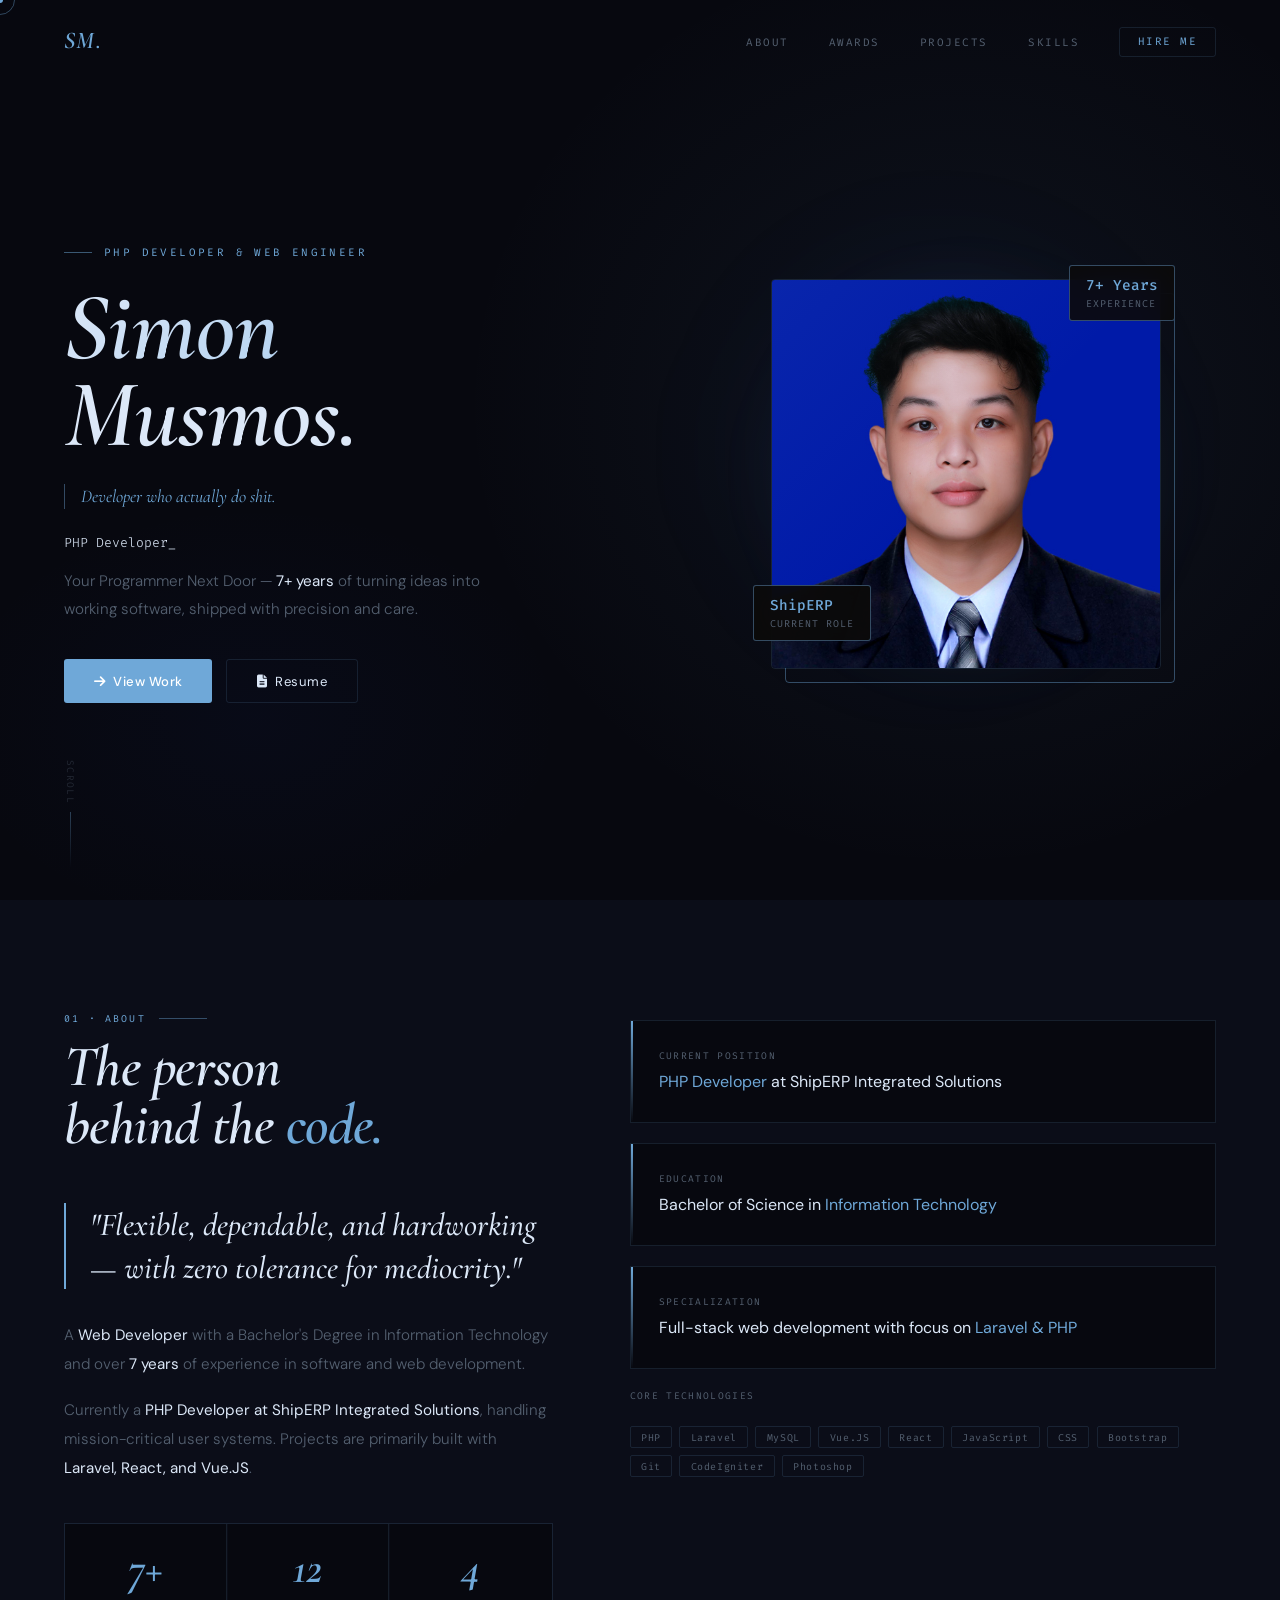
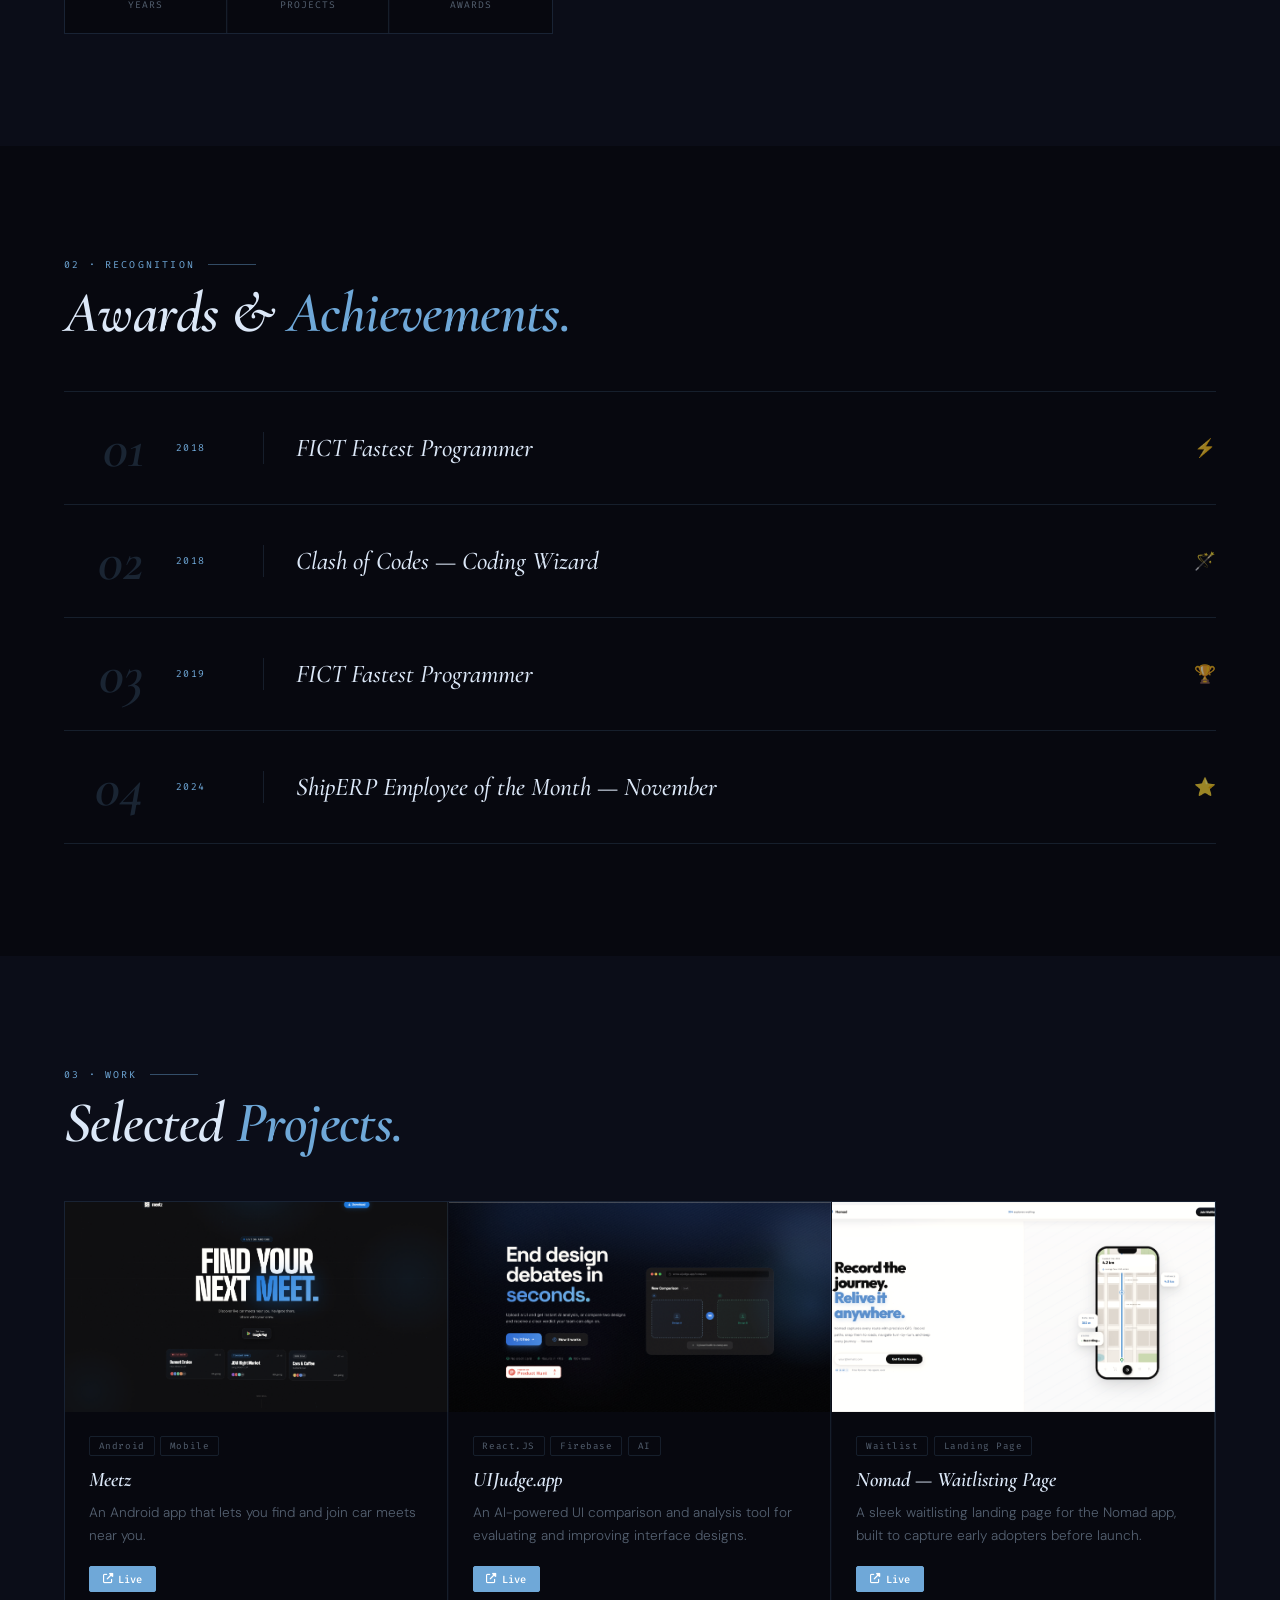
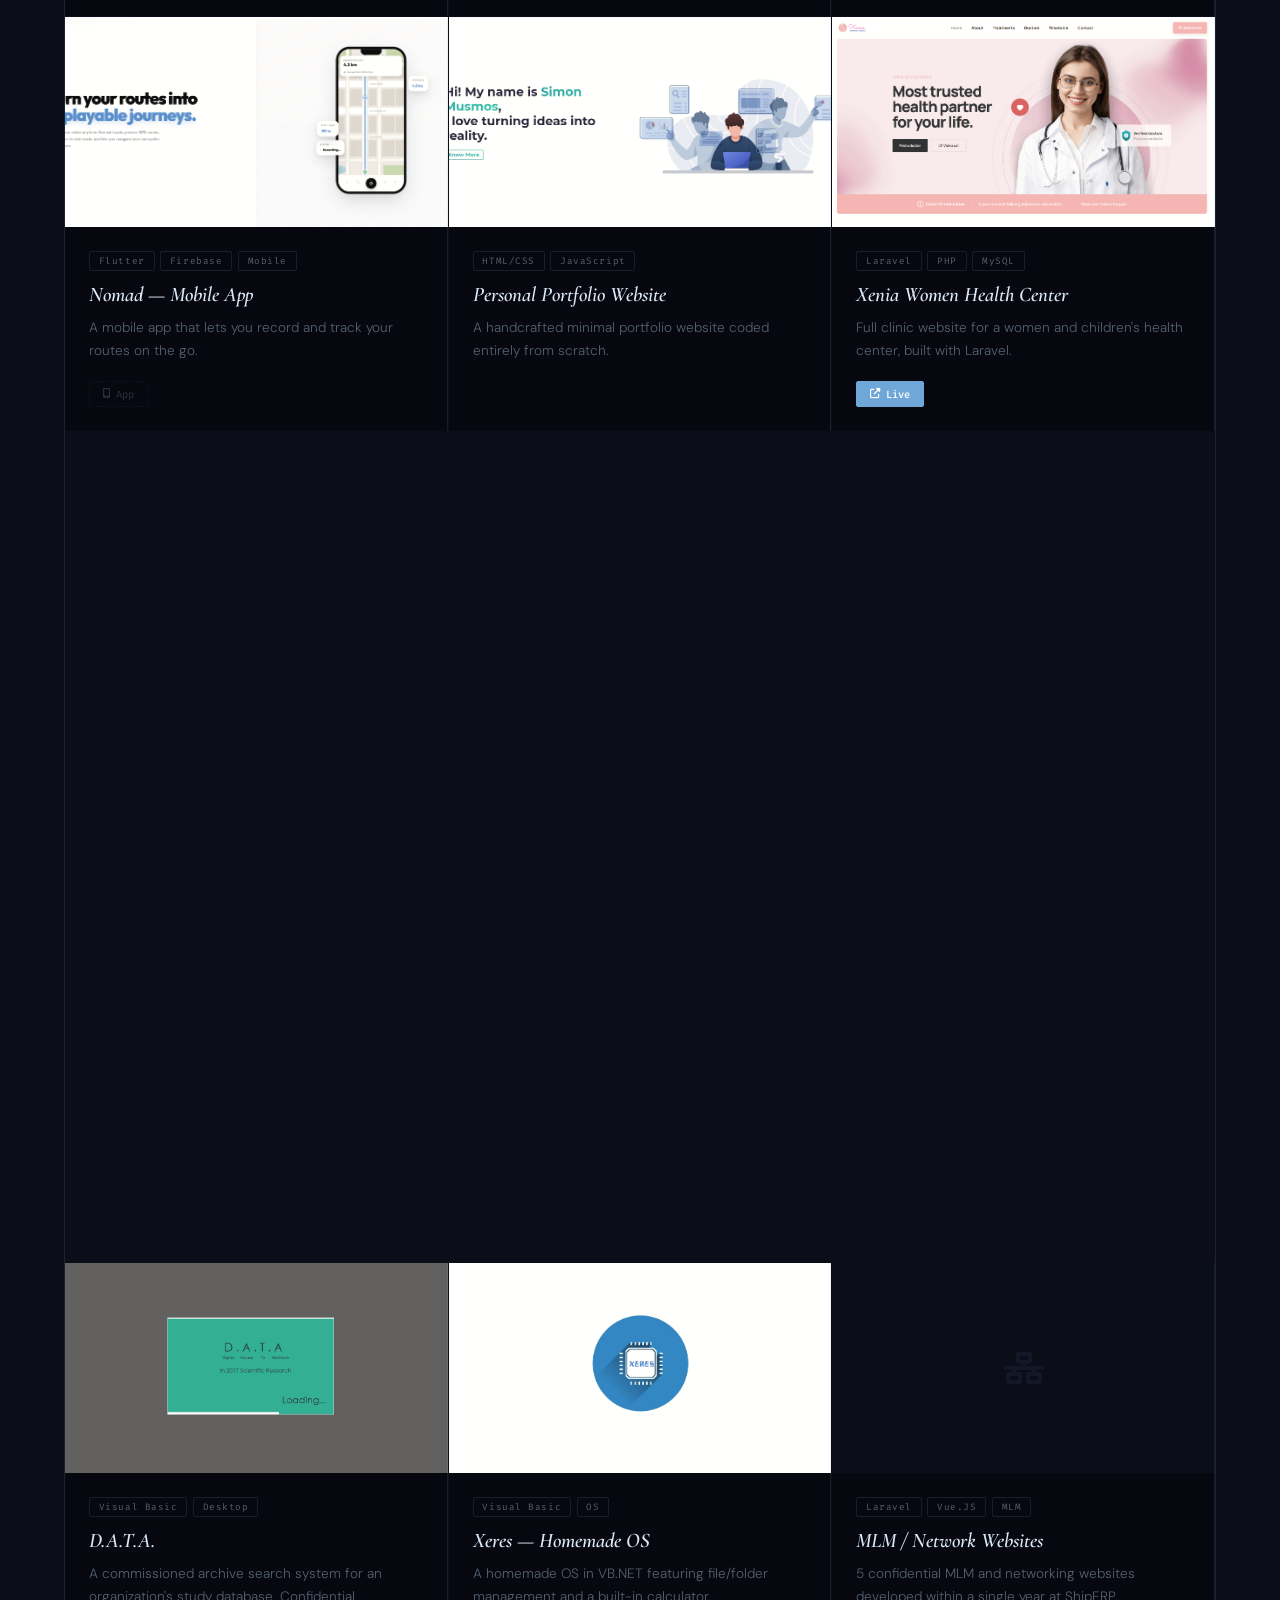
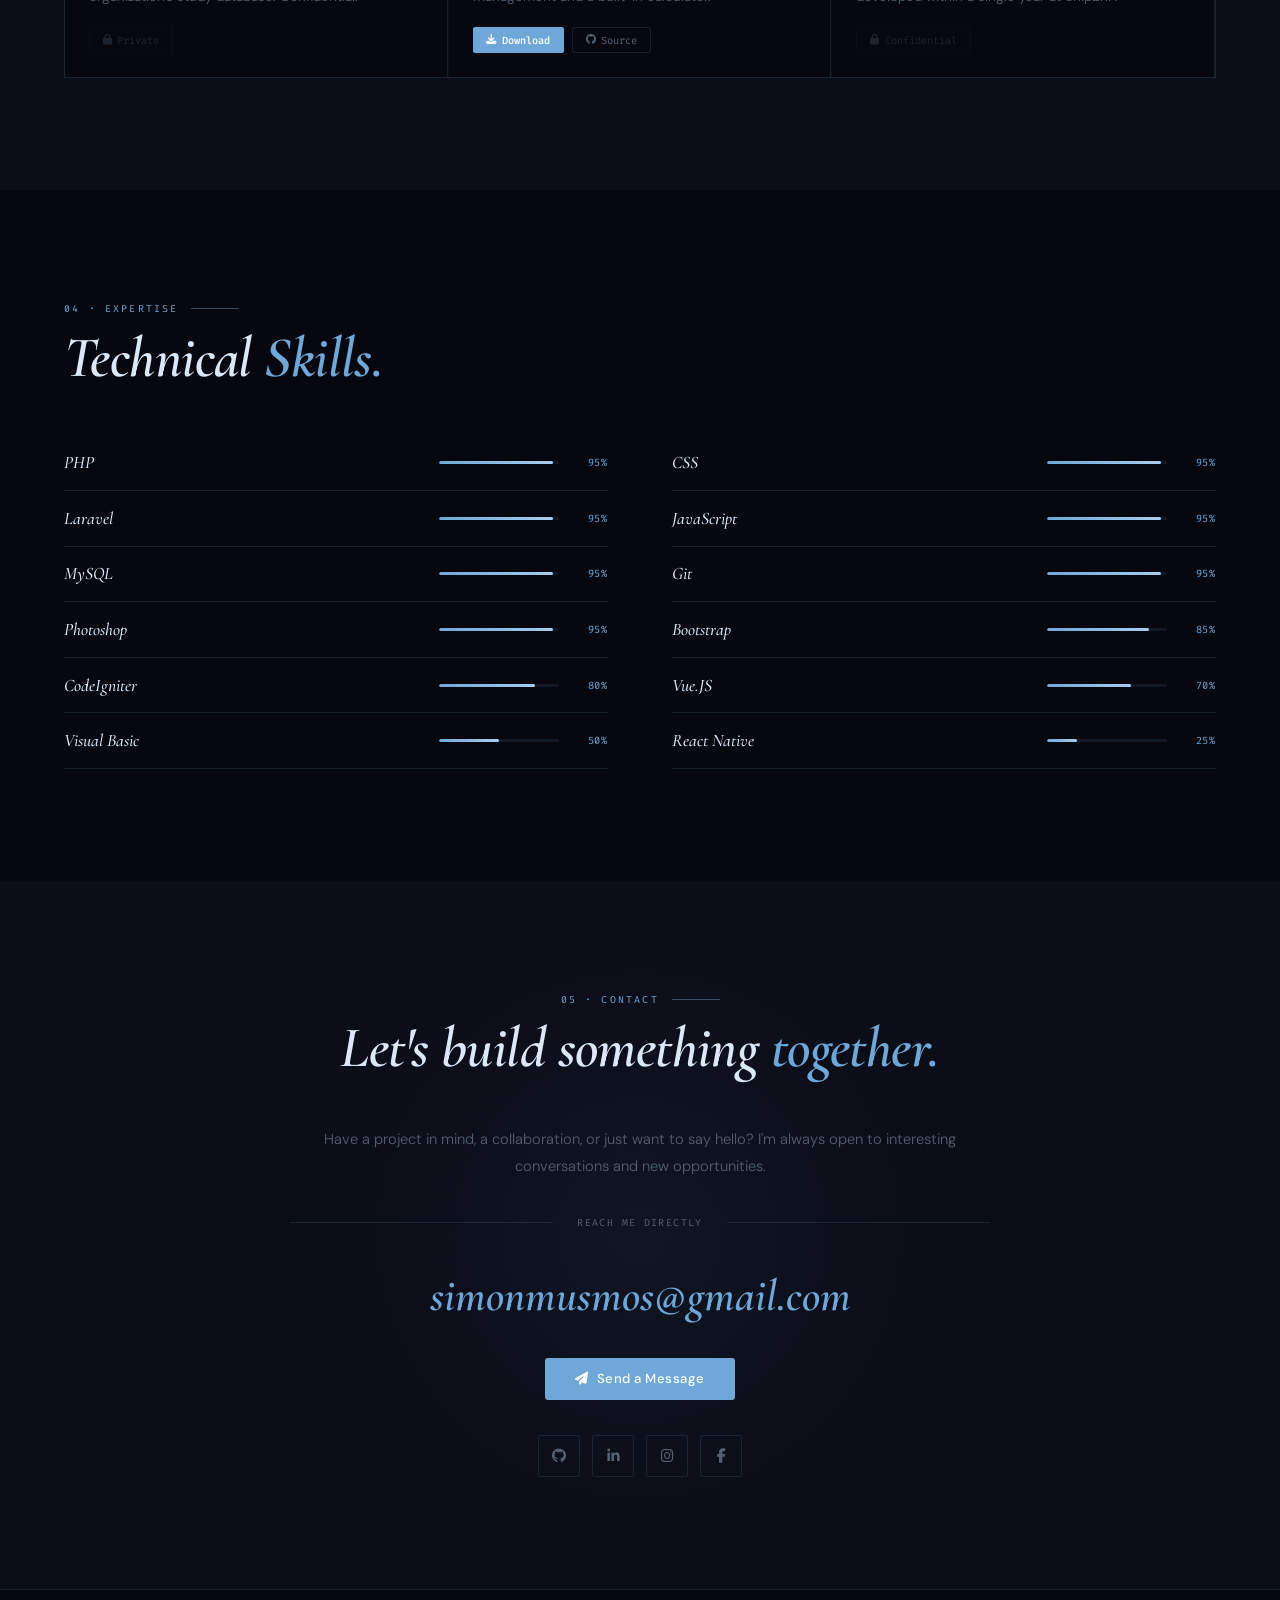
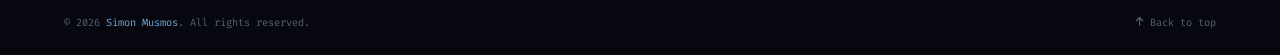
==== commit 36382914: "feat: added meetz" ====
--- a/index_v4.html
+++ b/index_v4.html
@@ -839,6 +839,18 @@
     <div class="proj-grid">
 
       <div class="pcard rv">
+        <div class="pcard-img-wrap"><img src="img/meetz_app.png" alt="Meetz" class="pcard-img"></div>
+        <div class="pcard-body">
+          <div class="pcard-tags"><span class="ptag">Android</span><span class="ptag">Mobile</span></div>
+          <div class="pcard-title">Meetz</div>
+          <p class="pcard-desc">An Android app that lets you find and join car meets near you.</p>
+          <div class="pcard-links">
+            <a href="https://tambay.vercel.app" target="_blank" class="pl prim"><i class="fas fa-external-link-alt"></i> Live</a>
+          </div>
+        </div>
+      </div>
+
+      <div class="pcard rv d1">
         <div class="pcard-img-wrap"><img src="img/uijudge.png" alt="UIJudge.app" class="pcard-img"></div>
         <div class="pcard-body">
           <div class="pcard-tags"><span class="ptag">React.JS</span><span class="ptag">Firebase</span><span class="ptag">AI</span></div>
